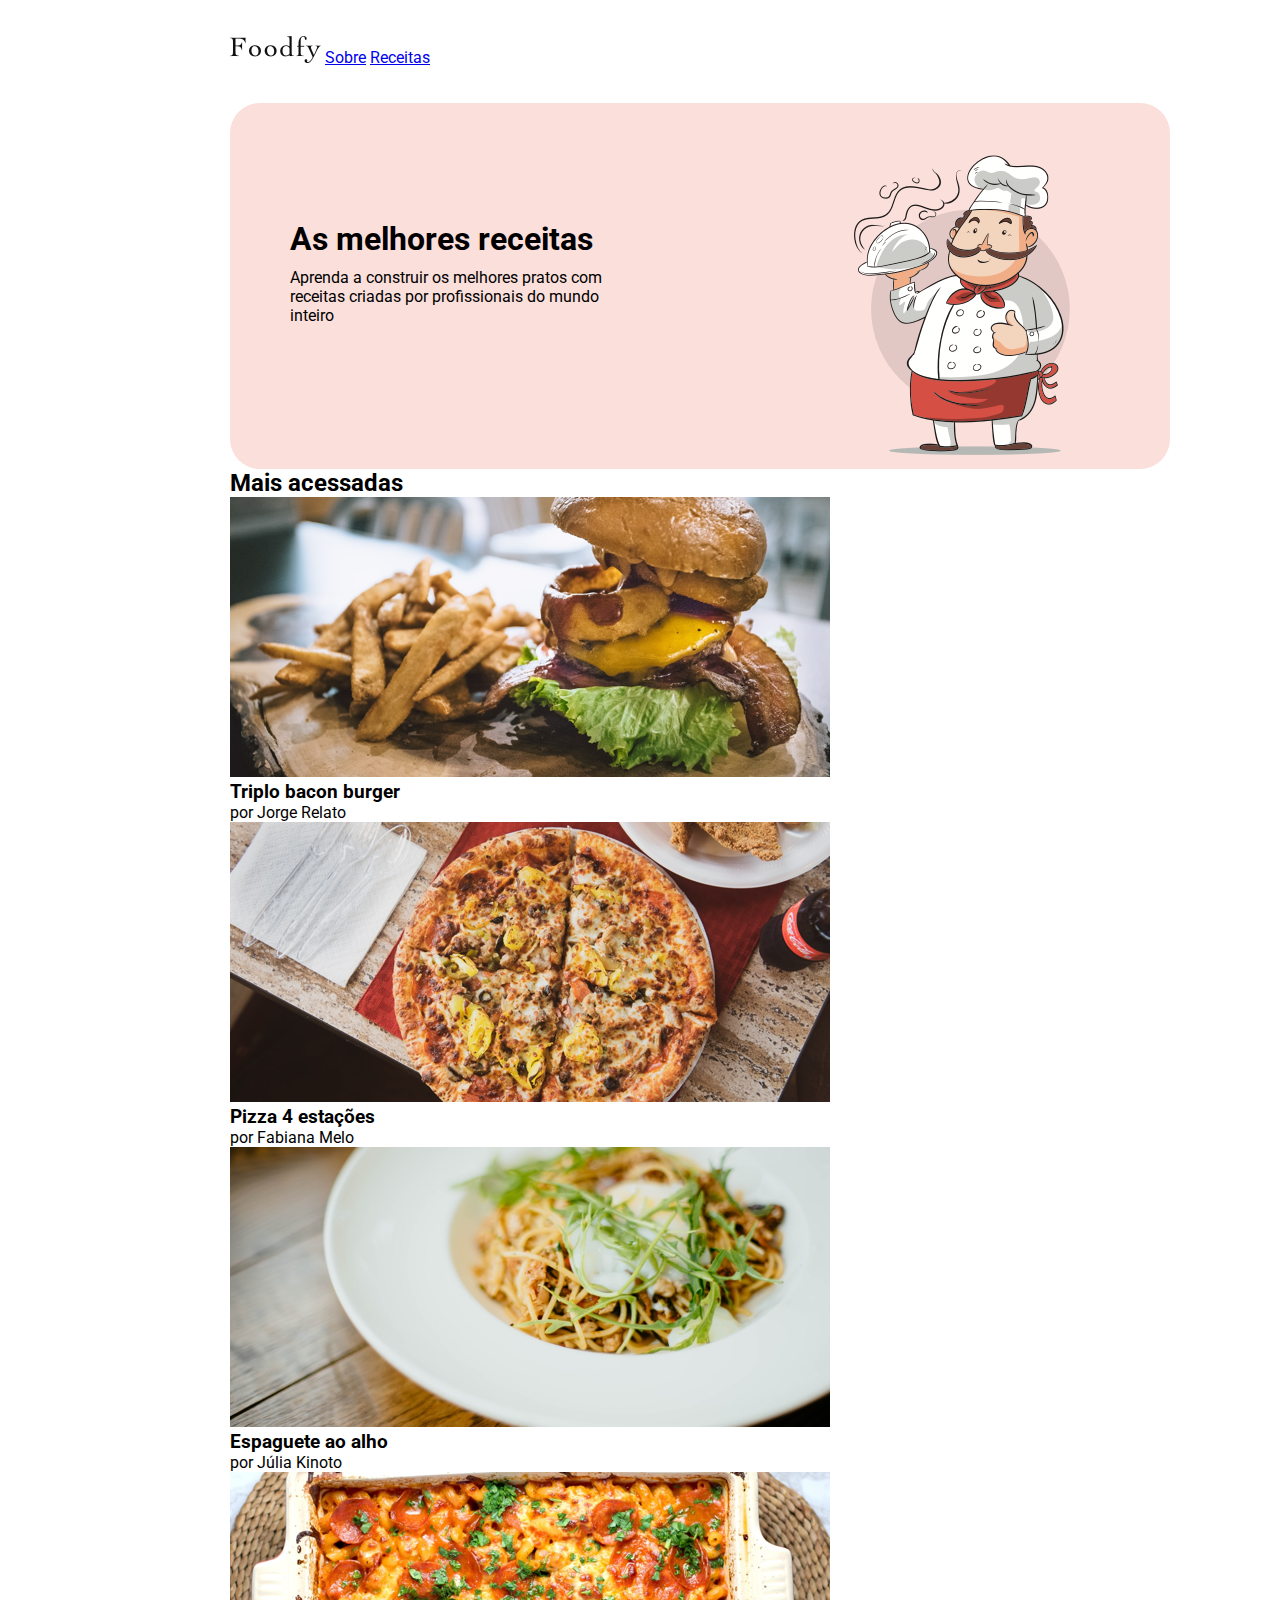
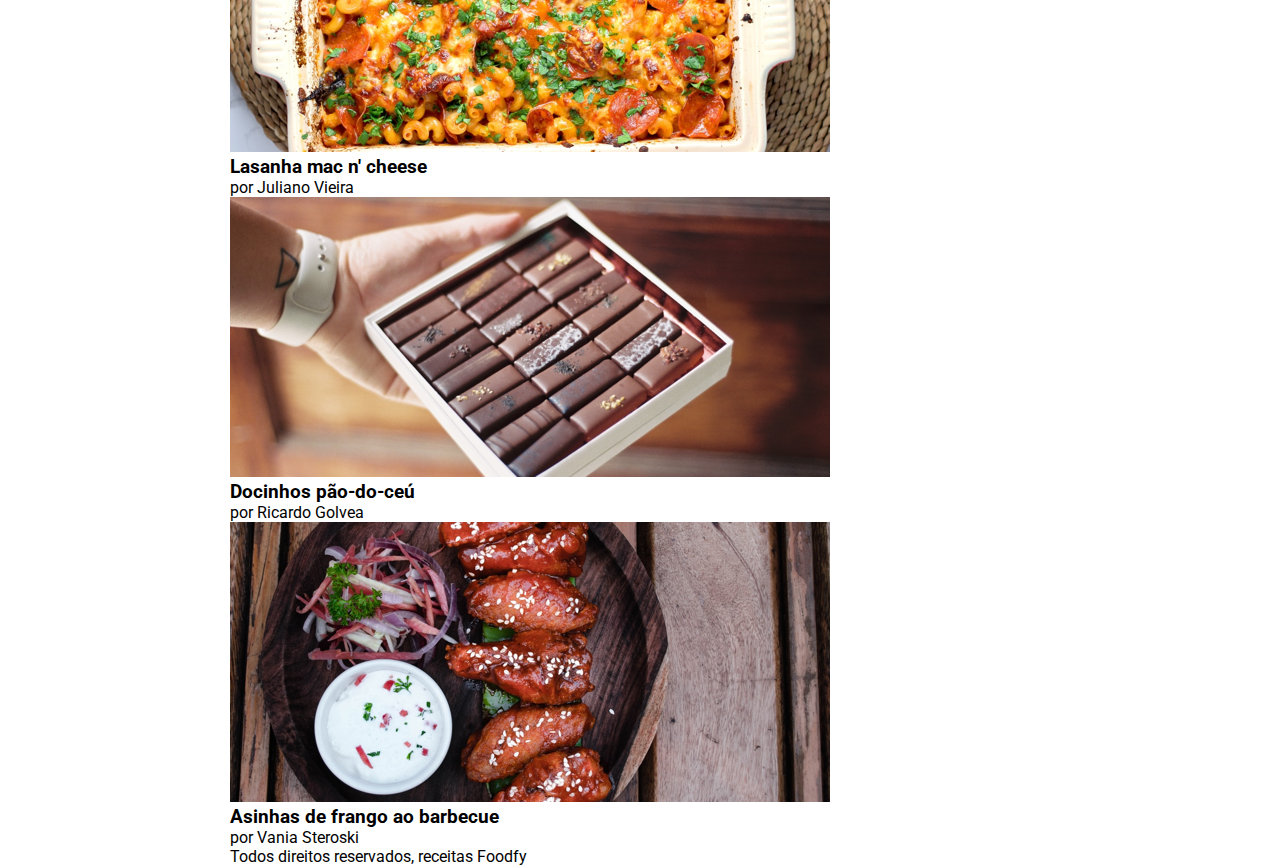
==== website/index.html @ 88f4d764 "chore: Iniciando projeto de um site de receitas" ====
<!DOCTYPE html>
<html lang="pt-BR">
    <head>
        <meta charset="UTF-8">
        <meta name="viewport" content="width=device-width, initial-scale=1.0">
        <meta name="description" content="Um site de Restaurante">
        <link rel="stylesheet" href="style.css">
        <title>Foodfy - Melhores opções de receitas</title>
    </head>
    <body>
        <header>
            <nav class="header-menu">
                <img src="../layouts/assets/logo.png" alt="logo-foodfy">
                <a href="./about.html">Sobre</a>
                <a href="./recipes.html">Receitas</a>
            </nav>
        </header>

        <main>
            <div class="slider">
                <h1>As melhores receitas</h1>
                <p>Aprenda a construir os melhores pratos com receitas criadas por profissionais do mundo inteiro</p>
                <img src="../layouts/assets/chef.png" alt="cooker">
            </div>

            <div class="info">
                <h2>Mais acessadas</h2>
            </div>

            <section>
                <div class="recipes">
                    <div class="type-recipes">
                        <img src="../layouts/assets/burger.png" alt="triple burger bacon">
                        <h3>Triplo bacon burger</h3>
                        <p>por Jorge Relato</p>
                    </div>
                    <div class="type-recipes">
                        <img src="../layouts/assets/pizza.png" alt="pizza quatro estacoes">
                        <h3>Pizza 4 estações</h3>
                        <p>por Fabiana Melo</p>
                    </div>
                    <div class="type-recipes">
                        <img src="../layouts/assets/espaguete.png" alt="espaguete ao alho">
                        <h3>Espaguete ao alho</h3>
                        <p>por Júlia Kinoto</p>
                    </div>
                    <div class="type-recipes">
                        <img src="../layouts/assets/lasanha.png" alt="lasanha mac n' cheese">
                        <h3>Lasanha mac n' cheese</h3>
                        <p>por Juliano Vieira</p>
                    </div>
                    <div class="type-recipes">
                        <img src="../layouts/assets/doce.png" alt="docinhos pao do ceu">
                        <h3>Docinhos pão-do-ceú</h3>
                        <p>por Ricardo Golvea</p>
                    </div>
                    <div class="type-recipes">
                        <img src="../layouts/assets/asinhas.png" alt="asinhas de frango ao barbecue">
                        <h3>Asinhas de frango ao barbecue</h3>
                        <p>por Vania Steroski</p>
                    </div>
                </div>
            </section>
        </main>

        <footer>
            <p>Todos direitos reservados, receitas Foodfy</p>
        </footer>
        <script src="script.js"></script>
    </body>
</html>
---- website/style.css ----
@import url('https://fonts.googleapis.com/css2?family=Roboto:wght@400;700&display=swap');

* {
    margin: 0;
    padding: 0;
    border: 0;
    font-family: 'Roboto', sans-serif;
}

body {
    background-color: #fff;
    margin: 0px 230px;
    display: block;
}

header {
    text-align: left;
    margin: 36px 0px;
}

main .slider {
    background-color: #FBDFDB;
    width: 940px;
    height: 366px;
    border-radius: 30px;
}

main .slider h1 {
    position: relative;
    padding-top: 117px;
    padding-left: 60px;
}

main .slider p {
    position: relative;
    padding-top: 10px ;
    padding-left: 60px;
    width: 350px;
}


main .slider img {
    position: relative;
    left: 624px;
    right: 100px;
    top: -170px;
}
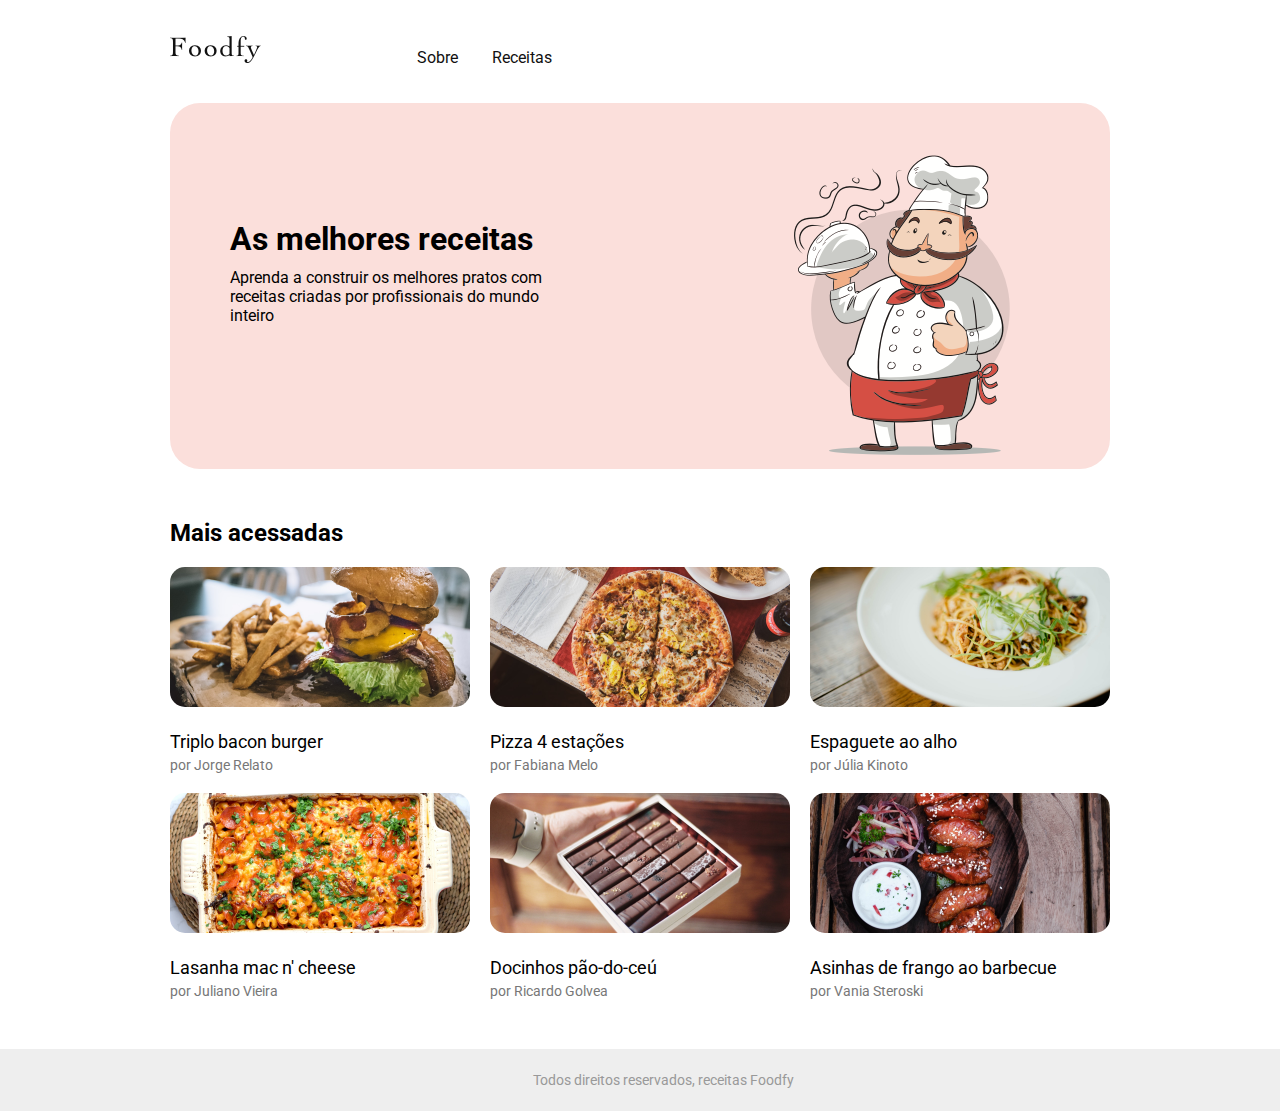
==== commit 9368b894: "chore: index, about e receipes criados. Faltando o Modal" ====
--- a/website/index.html
+++ b/website/index.html
@@ -10,7 +10,7 @@
     <body>
         <header>
             <nav class="header-menu">
-                <img src="../layouts/assets/logo.png" alt="logo-foodfy">
+                <a href="./index.html"><img src="../layouts/assets/logo.png" alt="logo-foodfy"></a>
                 <a href="./about.html">Sobre</a>
                 <a href="./recipes.html">Receitas</a>
             </nav>
--- a/website/style.css
+++ b/website/style.css
@@ -1,4 +1,4 @@
-@import url('https://fonts.googleapis.com/css2?family=Roboto:wght@400;700&display=swap');
+@import url('https://fonts.googleapis.com/css2?family=Roboto:wght@400;500;700;900&display=swap');
 
 * {
     margin: 0;
@@ -9,13 +9,35 @@
 
 body {
     background-color: #fff;
-    margin: 0px 230px;
-    display: block;
+}
+
+body header,
+body main {
+    margin: 36px auto;
+    width: 940px;
 }
 
 header {
     text-align: left;
     margin: 36px 0px;
+}
+
+header .header-menu img {
+    margin-right: 122px;
+    cursor: pointer;
+    margin-left: -30px;
+}
+
+
+header .header-menu a {
+    text-decoration: none;
+    color: #111;
+    margin-left: 30px;
+}
+
+main {
+    width: 940px;
+    max-width: 940px;
 }
 
 main .slider {
@@ -44,4 +66,111 @@
     left: 624px;
     right: 100px;
     top: -170px;
-}+}
+
+main .info {
+    margin: 50px 0px 20px 0px;
+    font-weight: bold;
+}
+
+main section .recipes {
+    display: grid;
+    grid-template-columns: 1fr 1fr 1fr;
+    gap: 20px;
+}
+
+main section .recipes .type-recipes img {
+    width: 300px;
+    height: 140px;
+    border-radius: 15px;
+}
+
+main section .recipes .type-recipes h3 {
+    margin-top: 20px;
+    font-size: 18px;
+    font-weight: 400;
+}
+
+main section .recipes .type-recipes p {
+    margin-top: 5px;
+    font-size: 14px;
+    color: #777;
+}
+
+footer {
+    background-color: #eee;
+    text-align: center;
+    padding: 23px;
+    margin-top: 50px;
+    width: 100%;
+    position: static;
+}
+
+footer p {
+    color: #999;
+    font-size: 14px;
+}
+
+
+/* ===ABOUT=== */
+
+header nav .header-about-border {
+    font-weight: 700;
+}
+
+main .about-foodfy h2 {
+    padding-top: 10px;
+}
+
+main .about-foodfy h3 {
+    padding-top: 10px;
+    font-size: 20px;
+}
+
+main .about-foodfy p {
+    color: #444;
+    font-size: 18px;
+    padding: 20px 0px;
+}
+
+/* === MODAL === */
+
+span .modal-overlay {
+    background-color: rgba(0, 0, 0, 0.7);
+    width: 100%;
+    height: 100%;
+    position: fixed;
+    top: 0px;
+    /* opacity: 0;
+    visibility: hidden; */
+}
+
+span .modal {
+    background-color: white;
+    width: 660px;
+    height: 413px;
+    margin: 5vh auto;
+    position: relative;
+}
+
+span .modal .close-modal {
+    color: black;
+    position: absolute;
+    right: 8px;
+    top: 8px;
+    cursor: pointer;
+}
+
+/* === MODAL.ACTIVE === */
+
+.modal-overlay.active {
+    opacity: 1;
+    visibility: visible;
+}
+
+/* iframe {
+    width: 100%;
+    height: 100%;
+    position: absolute;
+    top: 5%;
+} */